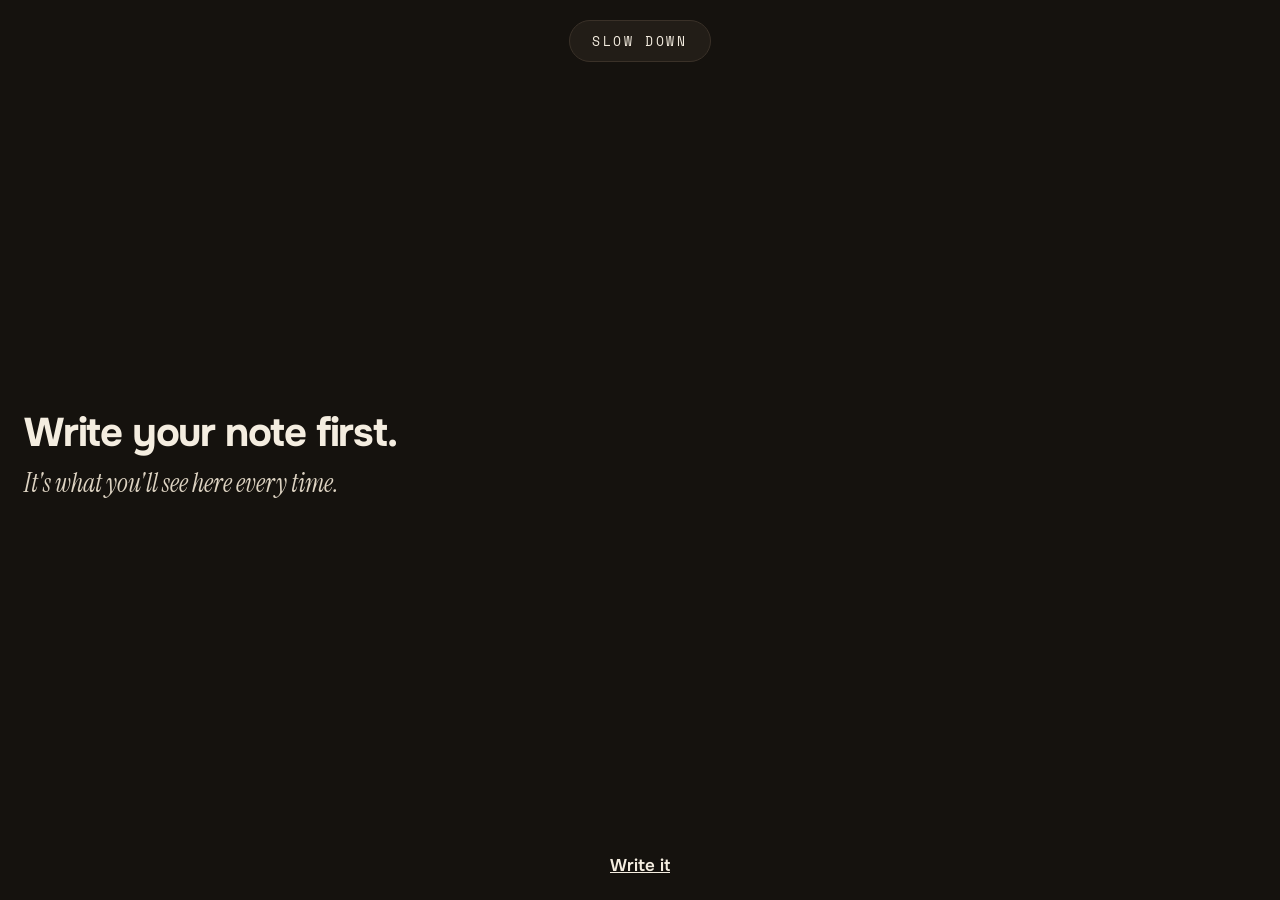
==== docs/pause.html @ 027ec21a "Pause: Refund-style pause screen for Instagram/TikTok in Safari Co-Authored-By: Claude Opus 5.5 <nor" ====
<!doctype html>
<html lang="en">
<head>
<meta charset="utf-8">
<meta name="viewport" content="width=device-width, initial-scale=1, viewport-fit=cover">
<meta name="theme-color" content="#15120e">
<title>Slow down</title>
<link rel="preconnect" href="https://fonts.googleapis.com">
<link href="https://fonts.googleapis.com/css2?family=Instrument+Serif:ital@0;1&family=Onest:wght@400;600;700&family=Space+Mono:wght@400;700&display=swap" rel="stylesheet">
<link rel="stylesheet" href="style.css">
</head>
<body>
<div class="pill" id="pill">Slow down</div>

<!-- Method 1: You wrote this. Still true? -->
<section id="still" class="grow hidden" style="justify-content:flex-start">
  <div class="eyebrow">In your own words</div>
  <h1>You wrote this.</h1>
  <p class="sub" id="still-sub"></p>
  <div class="grow">
    <div class="note">
      <div class="date" id="note-date"></div>
      <div class="quote" id="note-quote"></div>
      <div class="foot"><span class="who" id="note-who"></span><span class="stamp">Still yours</span></div>
    </div>
  </div>
</section>

<!-- Method 2: Type it out -->
<section id="type" class="grow hidden" style="justify-content:flex-start">
  <div class="eyebrow">Type it out</div>
  <h1>Type it first.</h1>
  <p class="sub">Your own words, then it opens.</p>
  <div class="grow">
    <div class="box">
      <label id="type-count"></label>
      <div class="line" id="type-line"></div>
    </div>
    <input class="type" id="type-input" placeholder="Type it here" autocomplete="off" autocorrect="off" autocapitalize="off" spellcheck="false">
  </div>
</section>

<!-- Pick how long -->
<section id="how" class="grow hidden">
  <div class="eyebrow">Your call</div>
  <h1>How long?</h1>
  <p class="sub" id="how-sub"></p>
  <div class="row" style="margin-top:28px" id="how-row"></div>
</section>

<!-- Walked away / locked / no note -->
<section id="msg" class="grow hidden">
  <h1 id="msg-title"></h1>
  <p class="sub" id="msg-sub"></p>
</section>

<div id="actions">
  <button class="cta" id="close">I'm good. Close it</button>
  <button class="ghost" id="cont" disabled></button>
</div>
<a class="ghost hidden" id="home" href="./">Back to Today</a>

<script type="module">
import { load, save, opensToday, ordinal, agoLabel, safeBack, normWord, words as wordsOf } from "./store.js";

const $ = (id) => document.getElementById(id);
const q = new URLSearchParams(location.search);
const app = q.get("app") === "tiktok" ? "tiktok" : "instagram";
const back = safeBack(q.get("back")) || (app === "tiktok" ? "https://www.tiktok.com/" : "https://www.instagram.com/");
const s = load();
const now = Date.now();
const show = (id) => ["still", "type", "how", "msg"].forEach((x) => $(x).classList.toggle("hidden", x !== id));

function message(title, sub) {
  show("msg"); $("msg-title").textContent = title; $("msg-sub").textContent = sub;
  $("actions").classList.add("hidden"); $("home").classList.remove("hidden");
}

function go(min) {
  const until = Date.now() + min * 60e3;
  s.lockUntil = { ...(s.lockUntil || {}), [app]: until + s.lockMin * 60e3 };
  s.passUntil = { ...(s.passUntil || {}), [app]: until };
  s.log.push({ t: Date.now(), app, action: "continued", min });
  save(s);
  const u = new URL(back); u.hash = "pause-pass=" + until;
  location.replace(u.href);
}

function pickHow() {
  show("how"); $("actions").classList.add("hidden");
  $("how-sub").textContent = `Then it locks for ${s.lockMin} min.`;
  $("how-row").replaceChildren(...[5, 10, 15, 30].map((m) => {
    const b = document.createElement("button");
    b.className = "chip"; b.textContent = m + " min"; b.onclick = () => go(m);
    return b;
  }));
}

$("close").onclick = () => {
  s.log.push({ t: Date.now(), app, action: "closed" }); save(s);
  const n = s.log.filter((e) => e.action === "closed" && new Date(e.t).toDateString() === new Date().toDateString()).length;
  message("You walked away.", `That's ${n} today.`);
};
let step = "still"; // still -> type -> how
$("cont").onclick = () => step === "still" ? startType() : pickHow();

const locked = (s.lockUntil?.[app] || 0) - now;
const passLeft = (s.passUntil?.[app] || 0) - now;

if (!s.intention.trim()) {
  message("Write your note first.", "It's what you'll see here every time.");
  $("home").href = "./#intention"; $("home").textContent = "Write it";
} else if (passLeft > 0) {
  // a pass is still running: go back with it, don't hand out a new one (that would push the lock away forever)
  const u = new URL(back); u.hash = "pause-pass=" + s.passUntil[app];
  location.replace(u.href);
} else if (locked > 0) {
  const tick = () => {
    const left = Math.max(0, Math.ceil((s.lockUntil[app] - Date.now()) / 1000));
    if (!left) return location.reload();
    message("Locked for now.", `Opens again in ${left / 60 | 0}:${String(left % 60).padStart(2, "0")}.`);
  };
  tick(); setInterval(tick, 1000);
} else {
  s.log.push({ t: now, app, action: "open" }); save(s);
  const n = opensToday(s, app, now);
  show("still");
  {
    $("still-sub").textContent = `${ordinal(n)} time today. Still true?`;
    const d = new Date(s.intentionAt || now);
    $("note-date").textContent = d.toLocaleDateString("en-US", { month: "short", day: "numeric" }) + " · " +
      d.toLocaleTimeString("en-US", { hour: "numeric", minute: "2-digit" });
    $("note-quote").textContent = `"${s.intention}"`;
    $("note-who").textContent = agoLabel(s.intentionAt || now, now);
    let left = s.waitSec + s.growSec * (n - 1); // Growing Wait
    const tick = () => {
      if (step !== "still") return;
      if (left <= 0) { $("cont").disabled = false; $("cont").textContent = "Yes, continue"; return; }
      $("cont").innerHTML = `Yes, continue in <span>${left / 60 | 0}:${String(left % 60).padStart(2, "0")}</span>`;
      left--; setTimeout(tick, 1000);
    };
    tick();
  }
}

function startType() {
  step = "type"; show("type");
  {
    const norm = normWord;
    const words = wordsOf(s.intention);
    const input = $("type-input");
    input.onpaste = input.ondrop = (e) => e.preventDefault(); // typing is the point
    const render = () => {
      const typed = wordsOf(input.value);
      let k = 0;
      while (k < words.length && k < typed.length && norm(typed[k]) === norm(words[k])) k++;
      $("type-count").textContent = `Your line, ${k} of ${words.length} words`;
      $("type-line").innerHTML = "";
      words.forEach((w, i) => {
        const sp = document.createElement("span");
        sp.textContent = w + " "; if (i < k) sp.className = "done";
        $("type-line").append(sp);
      });
      const done = k === words.length && typed.length === words.length;
      $("cont").disabled = !done;
      $("cont").textContent = done ? "Continue" : "Type it to continue";
    };
    input.oninput = render; render(); input.focus();
  }
}
</script>
</body>
</html>
---- docs/style.css ----
:root {
  --bg: #15120e;          /* warm brown-black, like Refund's "You wrote this" screen */
  --card: #221d17;
  --line: #3a3128;
  --text: #f4ede0;
  --muted: #a39887;
  --paper: #f8f2e4;
  --ink: #2a241c;
  --tape: rgba(222, 190, 110, .72);
  --yellow: #ebc978;
  --stamp: #c8342b;
  --sans: "Onest", system-ui, sans-serif;
  --mono: "Space Mono", ui-monospace, monospace;
  --serif: "Instrument Serif", Georgia, serif;
}
* { box-sizing: border-box; margin: 0; }
html, body { background: var(--bg); color: var(--text); font-family: var(--sans); }
body { min-height: 100dvh; padding: max(20px, env(safe-area-inset-top)) 24px max(24px, env(safe-area-inset-bottom)); display: flex; flex-direction: column; }
button, input, textarea { font: inherit; color: inherit; }

.pill { align-self: center; padding: 10px 22px; border-radius: 999px; background: var(--card); border: 1px solid var(--line);
  font-family: var(--mono); font-size: 13px; letter-spacing: .2em; text-transform: uppercase; }
.eyebrow { font-family: var(--mono); font-size: 13px; letter-spacing: .22em; text-transform: uppercase; color: var(--muted); display: flex; align-items: center; gap: 10px; margin-top: 56px; }
.eyebrow::before { content: ""; width: 8px; height: 8px; border-radius: 50%; background: var(--yellow); }
h1 { font-size: 40px; font-weight: 700; letter-spacing: -.03em; line-height: 1.05; margin-top: 12px; }
.sub { font-family: var(--serif); font-style: italic; font-size: 26px; color: #ddd3c2; margin-top: 12px; }
.grow { flex: 1; display: flex; flex-direction: column; justify-content: center; }

/* the taped paper note */
.note { position: relative; background: var(--paper); color: var(--ink); border-radius: 18px; padding: 28px 22px 18px;
  transform: rotate(-1.6deg); box-shadow: 6px 8px 0 rgba(0,0,0,.45); margin: 24px 8px; }
.note::before, .note::after { content: ""; position: absolute; top: -12px; width: 76px; height: 26px; background: var(--tape); }
.note::before { left: 26px; transform: rotate(-3deg); }
.note::after { right: 22px; transform: rotate(4deg); }
.note .date { font-family: var(--mono); font-size: 12px; letter-spacing: .14em; text-transform: uppercase; color: #6d6253; }
.note .quote { font-family: var(--serif); font-style: italic; font-size: 34px; line-height: 1.15; margin: 14px 0 18px; word-break: break-word; }
.note .foot { border-top: 2px dashed #cfc5b2; padding-top: 14px; display: flex; justify-content: space-between; align-items: center; }
.note .who { font-family: var(--mono); font-size: 12px; letter-spacing: .14em; text-transform: uppercase; color: #5a5044; }
.stamp { font-family: var(--mono); font-weight: 700; font-size: 12px; letter-spacing: .16em; color: var(--stamp);
  border: 2px solid var(--stamp); border-radius: 8px; padding: 4px 10px; transform: rotate(-6deg); text-transform: uppercase; }

.box { background: var(--card); border: 1px solid var(--line); border-radius: 22px; padding: 18px 20px; }
.box label { display: block; font-size: 14px; color: var(--muted); margin-bottom: 8px; }
.line { font-size: 22px; user-select: none; -webkit-user-select: none; }
.line .done { color: var(--yellow); }
input.type { width: 100%; margin-top: 14px; padding: 18px 20px; border-radius: 18px; background: var(--card); border: 1px solid var(--line); font-size: 20px; outline: none; }
input.type:focus { border-color: var(--yellow); }

.cta { width: 100%; padding: 20px; border: 0; border-radius: 999px; background: var(--yellow); color: #1a1610;
  font-weight: 700; font-size: 18px; box-shadow: 3px 4px 0 #000; cursor: pointer; }
.ghost { display: block; width: 100%; margin-top: 18px; background: none; border: 0; color: var(--muted); font-weight: 600; font-size: 17px; text-align: center; cursor: pointer; }
.ghost:not(:disabled) { color: var(--text); }
.ghost span { font-family: var(--mono); }
.row { display: flex; gap: 10px; flex-wrap: wrap; }
.chip { padding: 12px 18px; border-radius: 999px; border: 1px solid var(--line); background: var(--card); cursor: pointer; }
.chip.on { background: var(--yellow); color: #1a1610; border-color: var(--yellow); }
.hidden { display: none !important; }
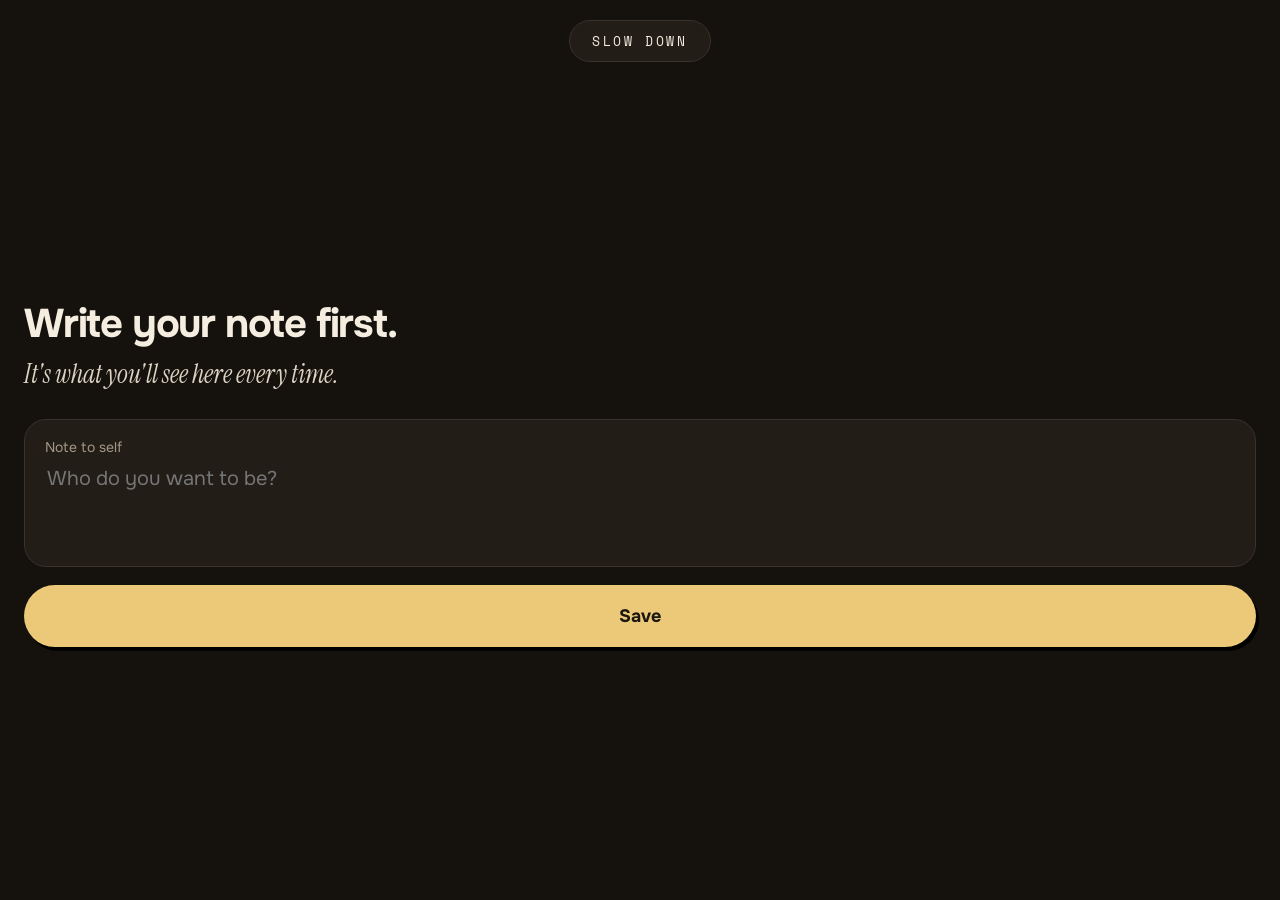
==== commit 14057a6d: "Write the note on the pause screen if missing; warn when opened as home-screen web app Co-Authored-B" ====
--- a/docs/pause.html
+++ b/docs/pause.html
@@ -108,8 +108,20 @@
 const passLeft = (s.passUntil?.[app] || 0) - now;
 
 if (!s.intention.trim()) {
+  // no note in this browser's storage: write it right here instead of a dead end
   message("Write your note first.", "It's what you'll see here every time.");
-  $("home").href = "./#intention"; $("home").textContent = "Write it";
+  $("home").classList.add("hidden");
+  const box = document.createElement("div");
+  box.innerHTML = `<div class="box" style="margin-top:28px"><label>Note to self</label>
+    <textarea id="first-note" maxlength="200" rows="3" placeholder="Who do you want to be?"
+      style="width:100%;background:none;border:0;outline:none;resize:none;font-size:20px"></textarea></div>
+    <button class="cta" id="first-save" style="margin-top:18px">Save</button>`;
+  $("msg").append(box);
+  $("first-save").onclick = () => {
+    const v = $("first-note").value.trim();
+    if (!v) return $("first-note").focus();
+    s.intention = v; s.intentionAt = Date.now(); save(s); location.reload();
+  };
 } else if (passLeft > 0) {
   // a pass is still running: go back with it, don't hand out a new one (that would push the lock away forever)
   const u = new URL(back); u.hash = "pause-pass=" + s.passUntil[app];
